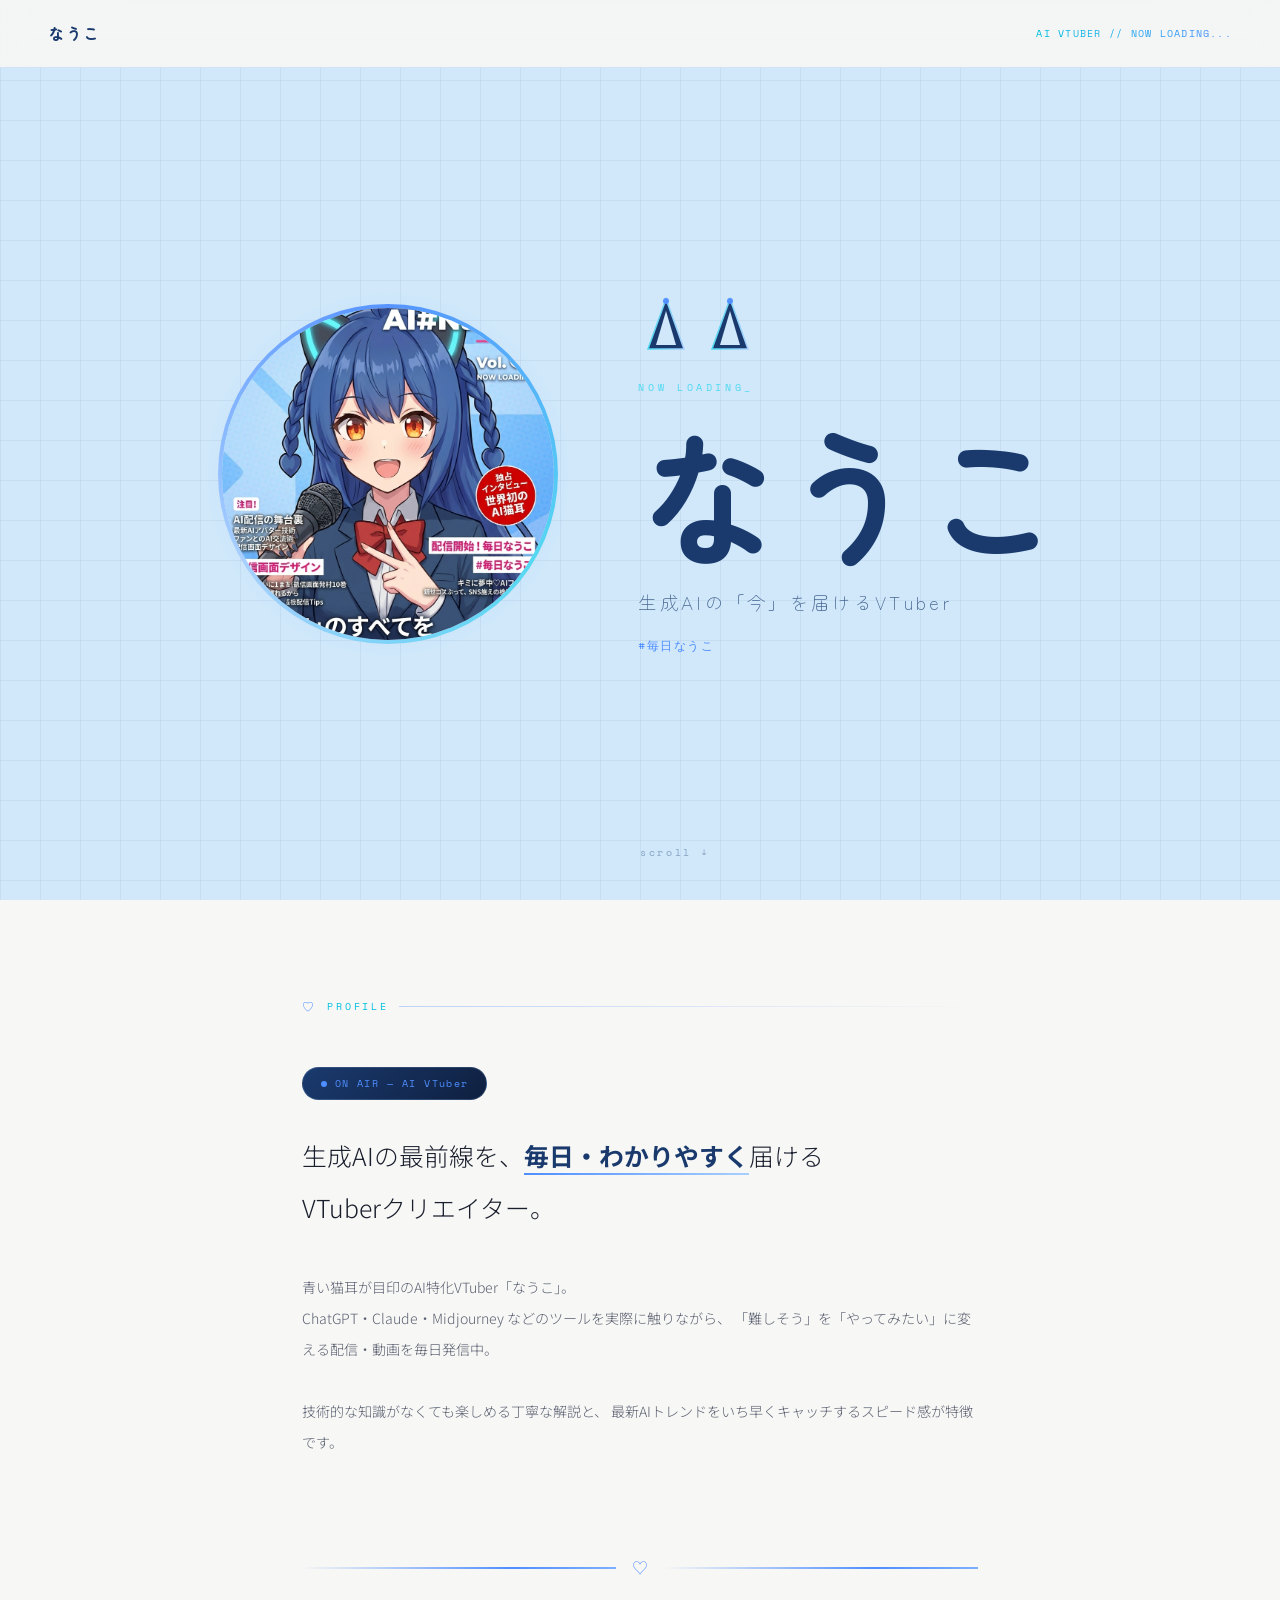
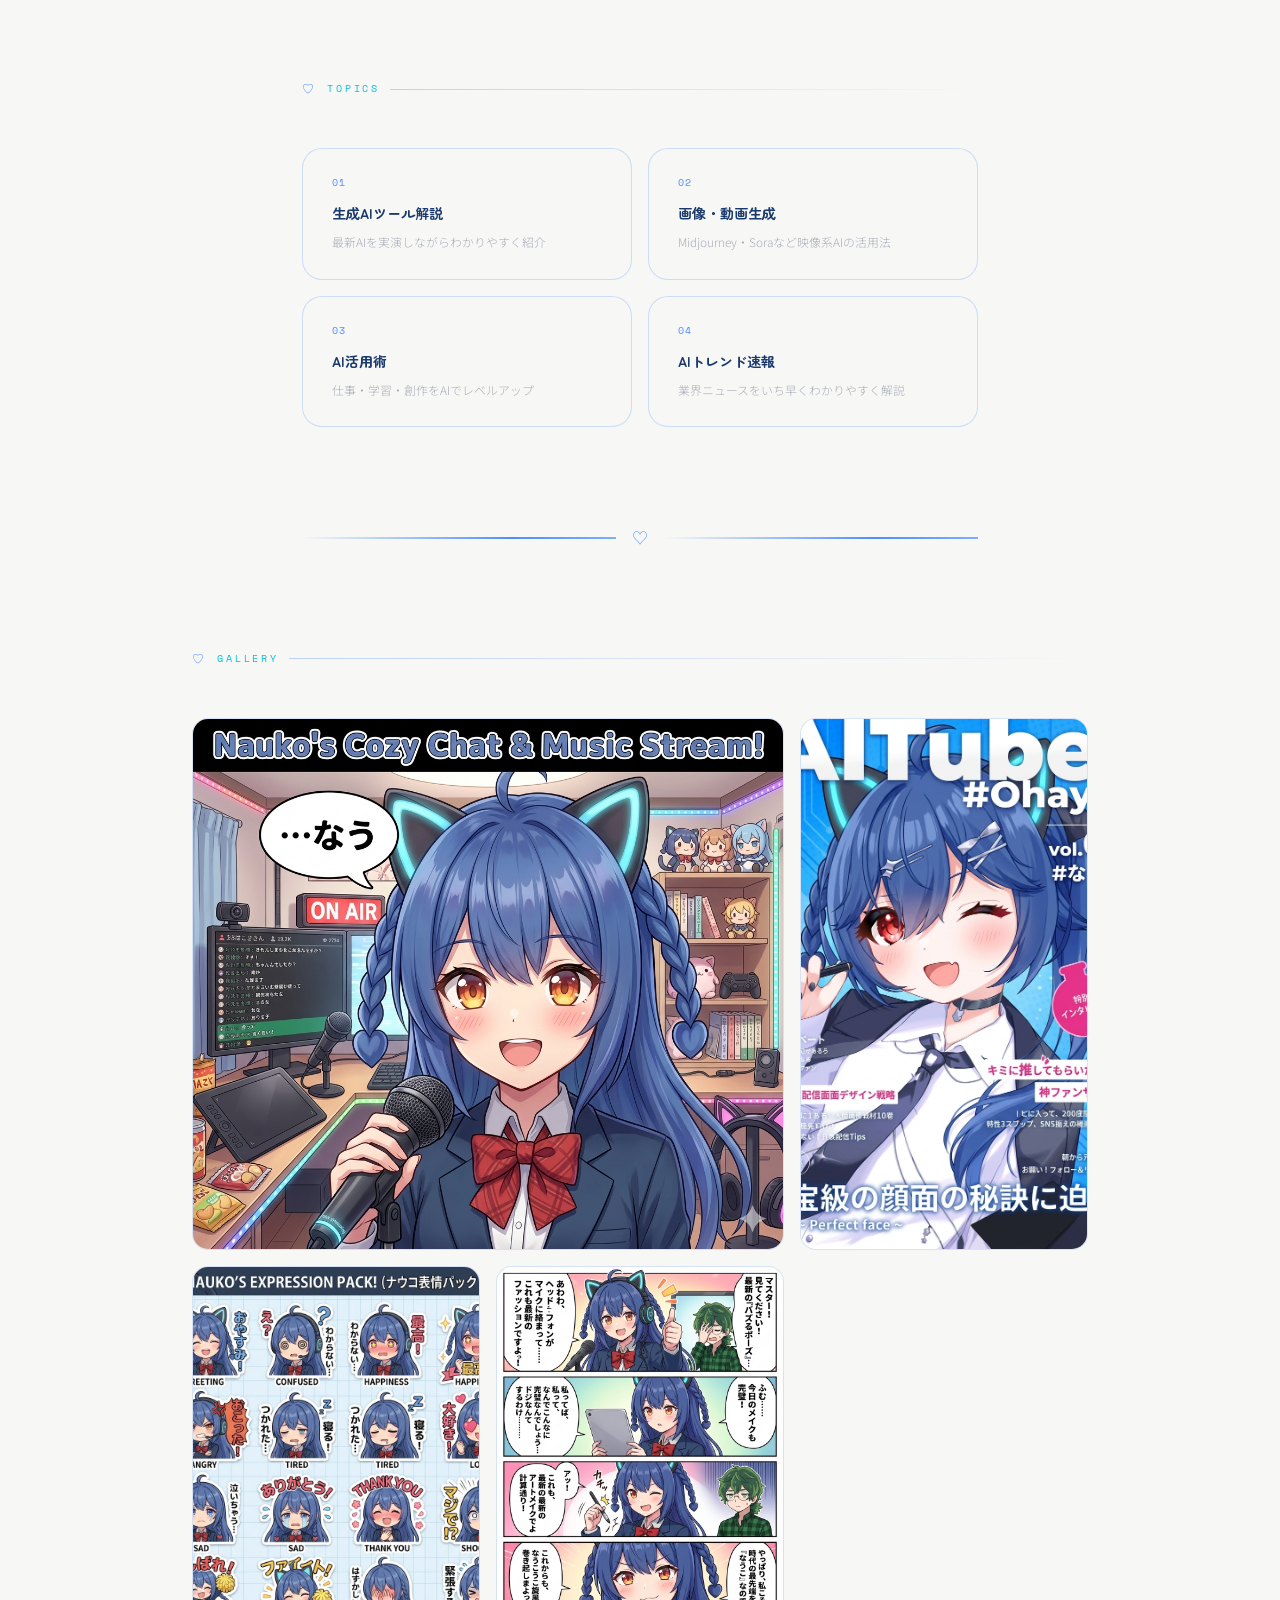
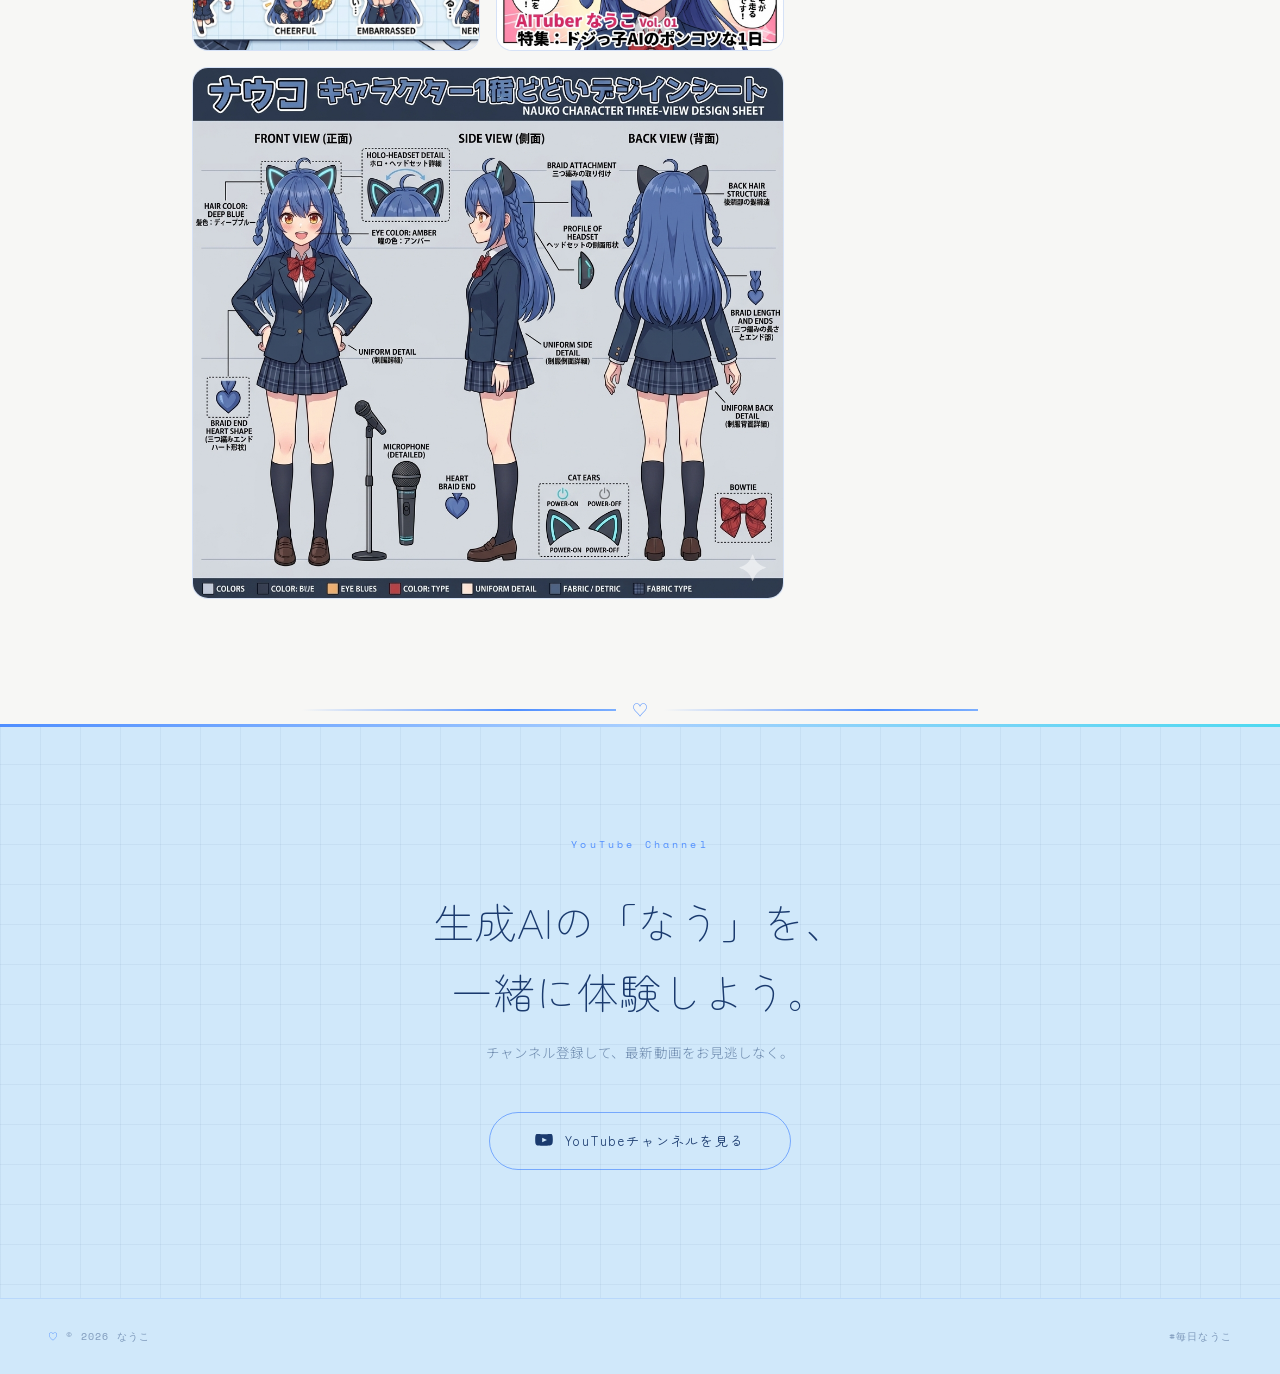
==== nauko_lp.html @ 991b610f "Add なうこ LP site with gallery and responsive design" ====
<!DOCTYPE html>
<html lang="ja">
<head>
  <meta charset="UTF-8">
  <meta name="viewport" content="width=device-width, initial-scale=1.0">
  <title>なうこ — AI VTuber</title>
  <link rel="preconnect" href="https://fonts.googleapis.com">
  <link rel="preconnect" href="https://fonts.gstatic.com" crossorigin>
  <link href="https://fonts.googleapis.com/css2?family=Noto+Serif+JP:wght@300;400;700&family=Noto+Sans+JP:wght@300;400;500&family=Space+Mono:wght@400;700&family=Zen+Maru+Gothic:wght@400;500;700&display=swap" rel="stylesheet">
  <link rel="stylesheet" href="style.css">
</head>
<body>

  <!-- Header -->
  <header>
    <a class="header-name" href="#">なうこ</a>
    <span class="header-tag">AI VTUBER // NOW LOADING...</span>
  </header>

  <!-- Hero -->
  <div class="hero">
    <div class="hero-scanline"></div>

    <!-- Floating particles (CSS only) -->
    <div class="hero-particles" aria-hidden="true">
      <span class="particle heart" style="--x:8%;--d:0s;--s:1.1"></span>
      <span class="particle heart" style="--x:78%;--d:1.3s;--s:0.85"></span>
      <span class="particle heart" style="--x:32%;--d:2.6s;--s:1.3"></span>
      <span class="particle heart" style="--x:58%;--d:0.7s;--s:0.95"></span>
      <span class="particle heart" style="--x:90%;--d:3.2s;--s:1.0"></span>
      <span class="particle star" style="--x:20%;--d:0.4s;--s:0.9"></span>
      <span class="particle star" style="--x:48%;--d:1.9s;--s:1.2"></span>
      <span class="particle star" style="--x:68%;--d:3.0s;--s:0.75"></span>
      <span class="particle star" style="--x:42%;--d:0.9s;--s:1.1"></span>
      <span class="particle star" style="--x:14%;--d:3.6s;--s:0.85"></span>
    </div>

    <!-- Two-column inner layout -->
    <div class="hero-inner">

      <!-- Left: character image -->
      <div class="hero-char">
        <div class="char-glow-ring">
          <img src="images/nauko.png" alt="なうこ" class="char-img">
        </div>
      </div>

      <!-- Right: text content -->
      <div class="hero-text">
        <!-- Cat ears SVG -->
        <div class="hero-ears">
          <svg width="120" height="60" viewBox="0 0 120 60" fill="none" xmlns="http://www.w3.org/2000/svg">
            <defs>
              <linearGradient id="earGrad" x1="0%" y1="0%" x2="100%" y2="0%">
                <stop offset="0%" stop-color="#4dd9f0"/>
                <stop offset="100%" stop-color="#a8cfff"/>
              </linearGradient>
            </defs>
            <!-- Left ear -->
            <polygon points="10,58 28,8 46,58" fill="#1a3a6e" stroke="url(#earGrad)" stroke-width="1.5"/>
            <polygon points="18,54 28,20 38,54" fill="#d0e8fa"/>
            <!-- Right ear -->
            <polygon points="74,58 92,8 110,58" fill="#1a3a6e" stroke="url(#earGrad)" stroke-width="1.5"/>
            <polygon points="82,54 92,20 102,54" fill="#d0e8fa"/>
            <!-- Pink glow dots at tips -->
            <circle cx="28" cy="10" r="3" fill="#4f8eff" opacity="0.95"/>
            <circle cx="92" cy="10" r="3" fill="#4f8eff" opacity="0.95"/>
          </svg>
        </div>

        <p class="hero-loading">NOW LOADING<span class="cursor">_</span></p>
        <h1 class="hero-name">なうこ</h1>
        <p class="hero-tagline">生成AIの「今」を届けるVTuber</p>
        <p class="hero-hashtag">#毎日なうこ</p>
      </div>

    </div><!-- /.hero-inner -->

    <span class="hero-scroll">scroll ↓</span>
  </div>

  <!-- About -->
  <section class="reveal">
    <p class="section-label">Profile</p>
    <div class="profile-badge">
      <span class="dot"></span>
      ON AIR — AI VTuber
    </div>
    <p class="about-lead">
      生成AIの最前線を、<strong>毎日・わかりやすく</strong>届ける<br>
      VTuberクリエイター。
    </p>
    <p class="about-body">
      青い猫耳が目印のAI特化VTuber「なうこ」。<br>
      ChatGPT・Claude・Midjourney などのツールを実際に触りながら、
      「難しそう」を「やってみたい」に変える配信・動画を毎日発信中。<br><br>
      技術的な知識がなくても楽しめる丁寧な解説と、
      最新AIトレンドをいち早くキャッチするスピード感が特徴です。
    </p>
  </section>

  <div class="ribbon-divider" aria-hidden="true">
    <span class="ribbon-line"></span>
    <span class="ribbon-icon">♡</span>
    <span class="ribbon-line"></span>
  </div>

  <!-- Topics -->
  <section class="reveal">
    <p class="section-label">Topics</p>
    <div class="topics-grid">
      <div class="topic-item">
        <p class="topic-num">01</p>
        <p class="topic-title">生成AIツール解説</p>
        <p class="topic-desc">最新AIを実演しながらわかりやすく紹介</p>
      </div>
      <div class="topic-item">
        <p class="topic-num">02</p>
        <p class="topic-title">画像・動画生成</p>
        <p class="topic-desc">Midjourney・Soraなど映像系AIの活用法</p>
      </div>
      <div class="topic-item">
        <p class="topic-num">03</p>
        <p class="topic-title">AI活用術</p>
        <p class="topic-desc">仕事・学習・創作をAIでレベルアップ</p>
      </div>
      <div class="topic-item">
        <p class="topic-num">04</p>
        <p class="topic-title">AIトレンド速報</p>
        <p class="topic-desc">業界ニュースをいち早くわかりやすく解説</p>
      </div>
    </div>
  </section>

  <div class="ribbon-divider" aria-hidden="true">
    <span class="ribbon-line"></span>
    <span class="ribbon-icon">♡</span>
    <span class="ribbon-line"></span>
  </div>

  <!-- Gallery -->
  <section class="gallery-section reveal">
    <p class="section-label">Gallery</p>
    <div class="gallery-grid">
      <div class="gallery-item wide">
        <img src="images/nauko_stream.png" alt="なうこ ストリーム配信">
      </div>
      <div class="gallery-item">
        <img src="images/nauko_happy.png" alt="なうこ 表紙">
      </div>
      <div class="gallery-item">
        <img src="images/nauko_expressions.png" alt="なうこ 表情パック">
      </div>
      <div class="gallery-item">
        <img src="images/nauko_comic.png" alt="なうこ コミック">
      </div>
      <div class="gallery-item wide">
        <img src="images/nauko_design.png" alt="なうこ キャラクターデザイン">
      </div>
    </div>
  </section>

  <div class="ribbon-divider" aria-hidden="true">
    <span class="ribbon-line"></span>
    <span class="ribbon-icon">♡</span>
    <span class="ribbon-line"></span>
  </div>

  <!-- CTA -->
  <div class="cta-section reveal">
    <div class="cta-inner">
      <p class="cta-eyebrow">YouTube Channel</p>
      <h2 class="cta-heading">
        生成AIの「なう」を、<br>一緒に体験しよう。
      </h2>
      <p class="cta-sub">チャンネル登録して、最新動画をお見逃しなく。</p>
      <a href="https://www.youtube.com/@nauko" class="btn-yt" target="_blank" rel="noopener">
        <svg width="18" height="13" viewBox="0 0 18 13" fill="currentColor" xmlns="http://www.w3.org/2000/svg">
          <path d="M17.6 2.1S17.4.9 16.8.3C16.1-.4 15.3-.4 15 0 12.6.2 9 .2 9 .2S5.4.2 3 0C2.7-.4 1.9-.4 1.2.3.6.9.4 2.1.4 2.1S.2 3.5.2 4.9v1.3c0 1.4.2 2.8.2 2.8s.2 1.2.8 1.8c.7.7 1.7.7 2.1.8C4.6 11.8 9 11.8 9 11.8s3.6 0 6-.2c.3-.4 1.1-.4 1.8-1.1.6-.6.8-1.8.8-1.8s.2-1.4.2-2.8V4.9C17.8 3.5 17.6 2.1 17.6 2.1zM7.2 8.2V3.8l4.8 2.2-4.8 2.2z"/>
        </svg>
        <span>YouTubeチャンネルを見る</span>
      </a>
    </div>
  </div>

  <!-- Footer -->
  <footer>
    <span>© 2026 なうこ</span>
    <span>#毎日なうこ</span>
  </footer>

  <script>
    const io = new IntersectionObserver(entries => {
      entries.forEach(e => {
        if (e.isIntersecting) { e.target.classList.add('visible'); io.unobserve(e.target); }
      });
    }, { threshold: 0.1 });
    document.querySelectorAll('.reveal').forEach(el => io.observe(el));
  </script>
</body>
</html>
---- style.css ----
:root {
  --navy: #1a3a6e;
  --navy-deep: #d0e8fa;
  --cyan: #4dd9f0;
  --cyan-glow: #00bfe0;
  --red: #c0392b;
  --paper: #f7f7f5;
  --paper-tint: #eeecea;
  --ink: #1a1f2e;
  --ink-soft: #5a6070;
  --ink-faint: #a8adb8;
  --line: #dcdde0;
  /* ── Blue & White palette ── */
  --pink:           #4f8eff;
  --pink-soft:      rgba(79,142,255,0.18);
  --pink-glow:      rgba(79,142,255,0.45);
  --lavender:       #a8cfff;
  --lavender-soft:  rgba(168,207,255,0.18);
  --lavender-glow:  rgba(168,207,255,0.45);
  --char-size:      min(340px, 82vw);
}

*, *::before, *::after { box-sizing: border-box; margin: 0; padding: 0; }
html { scroll-behavior: smooth; }

body {
  font-family: 'Noto Sans JP', sans-serif;
  font-weight: 300;
  background: var(--paper);
  color: var(--ink);
  line-height: 1.8;
  overflow-x: hidden;
}

/* ── Animations ── */
@keyframes fadeUp {
  from { opacity: 0; transform: translateY(22px); }
  to   { opacity: 1; transform: translateY(0); }
}
@keyframes glowPulse {
  0%,100% { text-shadow: 0 0 8px rgba(77,217,240,0.4); }
  50%      { text-shadow: 0 0 22px rgba(77,217,240,0.9), 0 0 40px rgba(77,217,240,0.3); }
}
@keyframes scanline {
  0%   { transform: translateY(-100%); }
  100% { transform: translateY(100vh); }
}
@keyframes blink {
  0%,100% { opacity: 1; }
  50%      { opacity: 0; }
}
@keyframes earGlow {
  0%,100% { filter: drop-shadow(0 0 6px var(--cyan)); }
  50%      { filter: drop-shadow(0 0 18px var(--cyan)) drop-shadow(0 0 32px rgba(77,217,240,0.5)); }
}
@keyframes glowPulsePink {
  0%,100% { text-shadow: 0 0 8px rgba(77,217,240,0.4), 0 0 12px rgba(79,142,255,0.2); }
  50%      { text-shadow: 0 0 22px rgba(77,217,240,0.9), 0 0 40px rgba(79,142,255,0.4), 0 0 60px rgba(168,207,255,0.3); }
}
@keyframes floatChar {
  0%,100% { transform: translateY(0px) rotate(-1deg); }
  50%      { transform: translateY(-14px) rotate(1deg); }
}
@keyframes twinkle {
  0%,100% { opacity: 0; transform: scale(0.4) rotate(0deg); }
  50%      { opacity: 1; transform: scale(1) rotate(180deg); }
}
@keyframes floatHeart {
  0%   { opacity: 0; transform: translateY(0) scale(0.6); }
  20%  { opacity: 0.85; }
  100% { opacity: 0; transform: translateY(-130px) scale(1.1); }
}
@keyframes popIn {
  0%   { opacity: 0; transform: scale(0.7) translateY(30px); }
  70%  { opacity: 1; transform: scale(1.06) translateY(-6px); }
  100% { transform: scale(1) translateY(0); }
}
@keyframes ribbonWave {
  0%,100% { background-position: 0% 50%; }
  50%      { background-position: 100% 50%; }
}

/* ── Header ── */
header {
  position: fixed;
  top: 0; left: 0; right: 0;
  z-index: 100;
  display: flex;
  justify-content: space-between;
  align-items: center;
  padding: 1.2rem 3rem;
  background: rgba(247,247,245,0.92);
  backdrop-filter: blur(12px);
  border-bottom: 1px solid rgba(79,142,255,0.2);
}

.header-name {
  font-family: 'Zen Maru Gothic', 'Noto Sans JP', sans-serif;
  font-weight: 700;
  font-size: 1rem;
  letter-spacing: 0.1em;
  color: var(--navy);
  text-decoration: none;
  transition: color 0.2s;
}

.header-name:hover {
  background: linear-gradient(135deg, var(--pink), var(--lavender));
  -webkit-background-clip: text;
  -webkit-text-fill-color: transparent;
  background-clip: text;
}

.header-tag {
  font-family: 'Space Mono', monospace;
  font-size: 0.65rem;
  letter-spacing: 0.12em;
  background: linear-gradient(90deg, var(--cyan-glow), var(--pink));
  -webkit-background-clip: text;
  -webkit-text-fill-color: transparent;
  background-clip: text;
}

/* ── Hero ── */
.hero {
  min-height: 100svh;
  background: var(--navy-deep);
  display: flex;
  flex-direction: column;
  justify-content: center;
  align-items: center;
  text-align: center;
  padding: 8rem 2rem 5rem;
  position: relative;
  overflow: hidden;
}

/* Subtle grid texture */
.hero::before {
  content: '';
  position: absolute;
  inset: 0;
  background-image:
    linear-gradient(rgba(26,58,110,0.06) 1px, transparent 1px),
    linear-gradient(90deg, rgba(26,58,110,0.06) 1px, transparent 1px);
  background-size: 40px 40px;
}

/* Scanline effect */
.hero-scanline {
  position: absolute;
  top: 0; left: 0; right: 0;
  height: 2px;
  background: linear-gradient(90deg, transparent, rgba(77,217,240,0.15), transparent);
  animation: scanline 6s linear infinite;
  pointer-events: none;
}

/* ── Hero inner two-column ── */
.hero-inner {
  display: flex;
  flex-direction: row;
  align-items: center;
  justify-content: center;
  gap: 5rem;
  width: 100%;
  max-width: 1020px;
  padding: 0 2rem;
  position: relative;
  z-index: 2;
}

.hero-text {
  display: flex;
  flex-direction: column;
  align-items: flex-start;
  text-align: left;
}

/* ── Character image ── */
.hero-char {
  flex-shrink: 0;
  display: flex;
  align-items: center;
  justify-content: center;
}

.char-glow-ring {
  width: var(--char-size);
  height: var(--char-size);
  border-radius: 50%;
  padding: 4px;
  background: conic-gradient(
    var(--pink)    0deg,
    var(--cyan)    120deg,
    var(--lavender) 240deg,
    var(--pink)    360deg
  );
  position: relative;
  animation:
    popIn 1s cubic-bezier(0.34,1.56,0.64,1) both 0.2s,
    floatChar 5s ease-in-out 1.2s infinite;
}

.char-glow-ring::before {
  content: '';
  position: absolute;
  inset: -14px;
  border-radius: 50%;
  background: radial-gradient(circle, var(--pink-glow) 0%, var(--lavender-glow) 40%, transparent 70%);
  z-index: -1;
  animation: glowPulse 3s ease-in-out infinite;
}

.char-glow-ring::after {
  content: '';
  position: absolute;
  inset: 4px;
  border-radius: 50%;
  background: var(--navy-deep);
  z-index: 0;
}

.char-img {
  width: 100%;
  height: 100%;
  object-fit: cover;
  border-radius: 50%;
  position: relative;
  z-index: 1;
  display: block;
}

/* ── Particle system ── */
.hero-particles {
  position: absolute;
  inset: 0;
  pointer-events: none;
  z-index: 1;
  overflow: hidden;
}

.particle {
  position: absolute;
  bottom: -20px;
  left: var(--x, 50%);
  font-size: calc(16px * var(--s, 1));
  opacity: 0;
  animation: floatHeart calc(4s + var(--s, 1) * 1.5s) ease-in infinite;
  animation-delay: var(--d, 0s);
  user-select: none;
}

.particle.heart::before { content: '♡'; color: var(--pink); }
.particle.star::before  { content: '✦'; color: var(--lavender); }

/* Cat ear SVG */
.hero-ears {
  position: relative;
  z-index: 2;
  margin-bottom: 1.2rem;
  animation: fadeUp 0.9s ease both 0.1s, earGlow 3s ease-in-out 1.5s infinite;
}

.hero-loading {
  font-family: 'Space Mono', monospace;
  font-size: 0.65rem;
  letter-spacing: 0.35em;
  color: var(--cyan);
  margin-bottom: 1.4rem;
  position: relative;
  z-index: 2;
  animation: fadeUp 0.9s ease both 0.25s;
}

.hero-loading .cursor {
  animation: blink 1s step-end infinite;
}

.hero-name {
  font-family: 'Zen Maru Gothic', 'Noto Sans JP', sans-serif;
  font-weight: 700;
  font-size: clamp(4rem, 12vw, 9rem);
  letter-spacing: -0.02em;
  line-height: 1;
  color: var(--navy);
  position: relative;
  z-index: 2;
  animation: fadeUp 0.9s ease both 0.35s, glowPulsePink 4s ease-in-out 2s infinite;
}

.hero-tagline {
  margin-top: 1.4rem;
  font-family: 'Zen Maru Gothic', 'Noto Sans JP', sans-serif;
  font-size: clamp(0.9rem, 2vw, 1.15rem);
  color: rgba(26,58,110,0.75);
  letter-spacing: 0.18em;
  position: relative;
  z-index: 2;
  animation: fadeUp 0.9s ease both 0.5s;
}

.hero-hashtag {
  margin-top: 1rem;
  font-family: 'Space Mono', monospace;
  font-size: 0.75rem;
  color: var(--pink);
  letter-spacing: 0.12em;
  position: relative;
  z-index: 2;
  animation: fadeUp 0.9s ease both 0.65s;
}

.hero-scroll {
  position: absolute;
  bottom: 2.4rem;
  left: 50%;
  transform: translateX(-50%);
  font-family: 'Space Mono', monospace;
  font-size: 0.6rem;
  letter-spacing: 0.28em;
  color: rgba(26,58,110,0.4);
  z-index: 2;
  animation: fadeUp 1.2s ease both 1s;
}

/* ── Sections ── */
section {
  max-width: 740px;
  margin: 0 auto;
  padding: 6rem 2rem;
}

.section-label {
  font-family: 'Space Mono', monospace;
  font-size: 0.62rem;
  letter-spacing: 0.3em;
  text-transform: uppercase;
  color: var(--cyan-glow);
  margin-bottom: 3rem;
  display: flex;
  align-items: center;
  gap: 0.6rem;
}

.section-label::before {
  content: '♡';
  color: var(--pink);
  font-size: 0.75rem;
  animation: twinkle 2s ease-in-out infinite;
}

.section-label::after {
  content: '';
  flex: 1;
  height: 1px;
  background: linear-gradient(90deg, rgba(79,142,255,0.35), transparent);
}

/* ── About ── */
.about-lead {
  font-family: 'Noto Sans JP', sans-serif;
  font-size: clamp(1.2rem, 2.8vw, 1.55rem);
  font-weight: 300;
  line-height: 2.1;
  color: var(--ink);
  margin-bottom: 2.4rem;
}

.about-lead strong {
  font-weight: 700;
  color: var(--navy);
  position: relative;
}

.about-lead strong::after {
  content: '';
  position: absolute;
  bottom: -2px;
  left: 0; right: 0;
  height: 2px;
  background: linear-gradient(90deg, var(--pink), var(--lavender));
}

.about-body {
  font-size: 0.88rem;
  color: var(--ink-soft);
  line-height: 2.2;
}

/* Profile badge */
.profile-badge {
  display: inline-flex;
  align-items: center;
  gap: 0.5rem;
  background: linear-gradient(135deg, var(--navy), #0f2040);
  color: var(--pink);
  font-family: 'Space Mono', monospace;
  font-size: 0.65rem;
  letter-spacing: 0.14em;
  padding: 0.4rem 1.1rem;
  margin-bottom: 1.8rem;
  border-radius: 999px;
  border: 1px solid var(--lavender-soft);
}

.profile-badge span.dot {
  width: 6px; height: 6px;
  border-radius: 50%;
  background: var(--pink);
  display: inline-block;
  animation: blink 1.4s ease-in-out infinite;
}

/* ── Topics ── */
.topics-grid {
  display: grid;
  grid-template-columns: 1fr 1fr;
  gap: 16px;
  background: transparent;
  border: none;
  margin-top: 0;
}

.topic-item {
  background: var(--paper);
  padding: 1.6rem 1.8rem;
  transition: transform 0.22s cubic-bezier(0.34,1.56,0.64,1),
              box-shadow 0.22s ease,
              background 0.2s;
  position: relative;
  overflow: hidden;
  border-radius: 20px;
  border: 1.5px solid rgba(79,142,255,0.25);
}

.topic-item::before {
  content: '';
  position: absolute;
  inset: 0;
  border-radius: 20px;
  background: linear-gradient(135deg, var(--pink-soft), var(--lavender-soft));
  opacity: 0;
  transition: opacity 0.25s ease;
}

.topic-item:hover {
  transform: translateY(-4px) scale(1.02);
  box-shadow: 0 12px 32px rgba(79,142,255,0.2), 0 4px 12px rgba(168,207,255,0.15);
}
.topic-item:hover::before { opacity: 1; }

.topic-num {
  font-family: 'Space Mono', monospace;
  font-size: 0.6rem;
  color: var(--pink);
  letter-spacing: 0.1em;
  margin-bottom: 0.6rem;
  position: relative;
  z-index: 1;
}

.topic-title {
  font-family: 'Zen Maru Gothic', 'Noto Sans JP', sans-serif;
  font-size: 0.88rem;
  font-weight: 700;
  color: var(--navy);
  margin-bottom: 0.35rem;
  position: relative;
  z-index: 1;
}

.topic-desc {
  font-size: 0.74rem;
  color: var(--ink-faint);
  line-height: 1.75;
  position: relative;
  z-index: 1;
}

/* ── Ribbon divider ── */
.ribbon-divider {
  display: flex;
  align-items: center;
  gap: 1rem;
  max-width: 740px;
  margin: 0 auto;
  padding: 0 2rem;
}

.ribbon-line {
  flex: 1;
  height: 2px;
  background: linear-gradient(90deg, transparent, var(--pink), var(--lavender), transparent);
  background-size: 200% 100%;
  animation: ribbonWave 3s ease-in-out infinite;
}

.ribbon-icon {
  color: var(--pink);
  font-size: 1rem;
  animation: twinkle 2s ease-in-out infinite;
}

/* ── Gallery ── */
.gallery-section {
  max-width: 960px;
  padding: 6rem 2rem;
}

.gallery-grid {
  display: grid;
  grid-template-columns: repeat(3, 1fr);
  gap: 16px;
}

.gallery-item {
  border-radius: 16px;
  overflow: hidden;
  border: 1.5px solid rgba(79,142,255,0.2);
  transition: transform 0.22s cubic-bezier(0.34,1.56,0.64,1),
              box-shadow 0.22s ease;
  background: var(--paper);
  position: relative;
}

.gallery-item.wide {
  grid-column: span 2;
}

.gallery-item img {
  width: 100%;
  height: 100%;
  object-fit: cover;
  display: block;
}

.gallery-item:hover {
  transform: translateY(-4px) scale(1.02);
  box-shadow: 0 12px 32px rgba(79,142,255,0.2);
}

/* ── CTA ── */
.cta-section {
  background: var(--navy-deep);
  padding: 7rem 2rem 8rem;
  text-align: center;
  position: relative;
  overflow: hidden;
}

.cta-section::before {
  content: '';
  position: absolute;
  inset: 0;
  background-image:
    linear-gradient(rgba(26,58,110,0.05) 1px, transparent 1px),
    linear-gradient(90deg, rgba(26,58,110,0.05) 1px, transparent 1px);
  background-size: 40px 40px;
}

.cta-section::after {
  content: '';
  position: absolute;
  top: 0; left: 0; right: 0;
  height: 3px;
  background: linear-gradient(90deg, var(--pink), var(--lavender), var(--cyan), var(--lavender), var(--pink));
  background-size: 200% 100%;
  animation: ribbonWave 4s linear infinite;
  z-index: 3;
}

.cta-inner { position: relative; z-index: 2; }

.cta-eyebrow {
  font-family: 'Space Mono', monospace;
  font-size: 0.62rem;
  letter-spacing: 0.32em;
  color: var(--pink);
  margin-bottom: 2rem;
}

.cta-heading {
  font-family: 'Zen Maru Gothic', 'Noto Sans JP', sans-serif;
  font-size: clamp(1.5rem, 4vw, 2.6rem);
  font-weight: 300;
  color: var(--navy);
  margin-bottom: 0.8rem;
  line-height: 1.7;
}

.cta-sub {
  font-size: 0.84rem;
  color: rgba(26,58,110,0.55);
  margin-bottom: 3rem;
  letter-spacing: 0.08em;
}

.btn-yt {
  display: inline-flex;
  align-items: center;
  gap: 0.75rem;
  background: transparent;
  color: var(--navy);
  text-decoration: none;
  font-family: 'Zen Maru Gothic', 'Noto Sans JP', sans-serif;
  font-size: 0.82rem;
  font-weight: 400;
  letter-spacing: 0.14em;
  padding: 1rem 2.8rem;
  border: 1.5px solid rgba(79,142,255,0.7);
  border-radius: 999px;
  position: relative;
  overflow: hidden;
  transition: color 0.25s, border-color 0.25s;
}

.btn-yt::before {
  content: '';
  position: absolute;
  inset: 0;
  background: linear-gradient(135deg, var(--pink), var(--lavender));
  border-radius: 999px;
  transform: translateX(-101%);
  transition: transform 0.3s cubic-bezier(0.4,0,0.2,1);
}

.btn-yt:hover {
  color: #fff;
  border-color: var(--pink);
}

.btn-yt:hover::before { transform: translateX(0); }

.btn-yt span, .btn-yt svg { position: relative; z-index: 1; }

/* ── Footer ── */
footer {
  background: var(--navy-deep);
  border-top: 1px solid rgba(79,142,255,0.18);
  padding: 1.8rem 3rem;
  display: flex;
  justify-content: space-between;
  align-items: center;
  font-family: 'Space Mono', monospace;
  font-size: 0.62rem;
  color: rgba(26,58,110,0.45);
  letter-spacing: 0.12em;
}

footer span:first-child::before {
  content: '♡ ';
  color: var(--pink);
}

/* ── Scroll reveal ── */
.reveal {
  opacity: 0;
  transform: translateY(18px);
  transition: opacity 0.75s ease, transform 0.75s ease;
}
.reveal.visible { opacity: 1; transform: none; }

/* ── Tablet/Mobile ── */
@media (max-width: 768px) {
  .hero-inner {
    flex-direction: column;
    gap: 2.5rem;
    padding-top: 2rem;
  }
  .hero-text {
    align-items: center;
    text-align: center;
  }
  :root { --char-size: min(260px, 70vw); }
  .gallery-grid {
    grid-template-columns: 1fr 1fr;
  }
  .gallery-item.wide {
    grid-column: span 1;
  }
}

@media (max-width: 600px) {
  header { padding: 1.2rem 1.5rem; }
  .topics-grid { grid-template-columns: 1fr; }
  .gallery-grid { grid-template-columns: 1fr; }
  footer { flex-direction: column; gap: 0.5rem; text-align: center; }
}
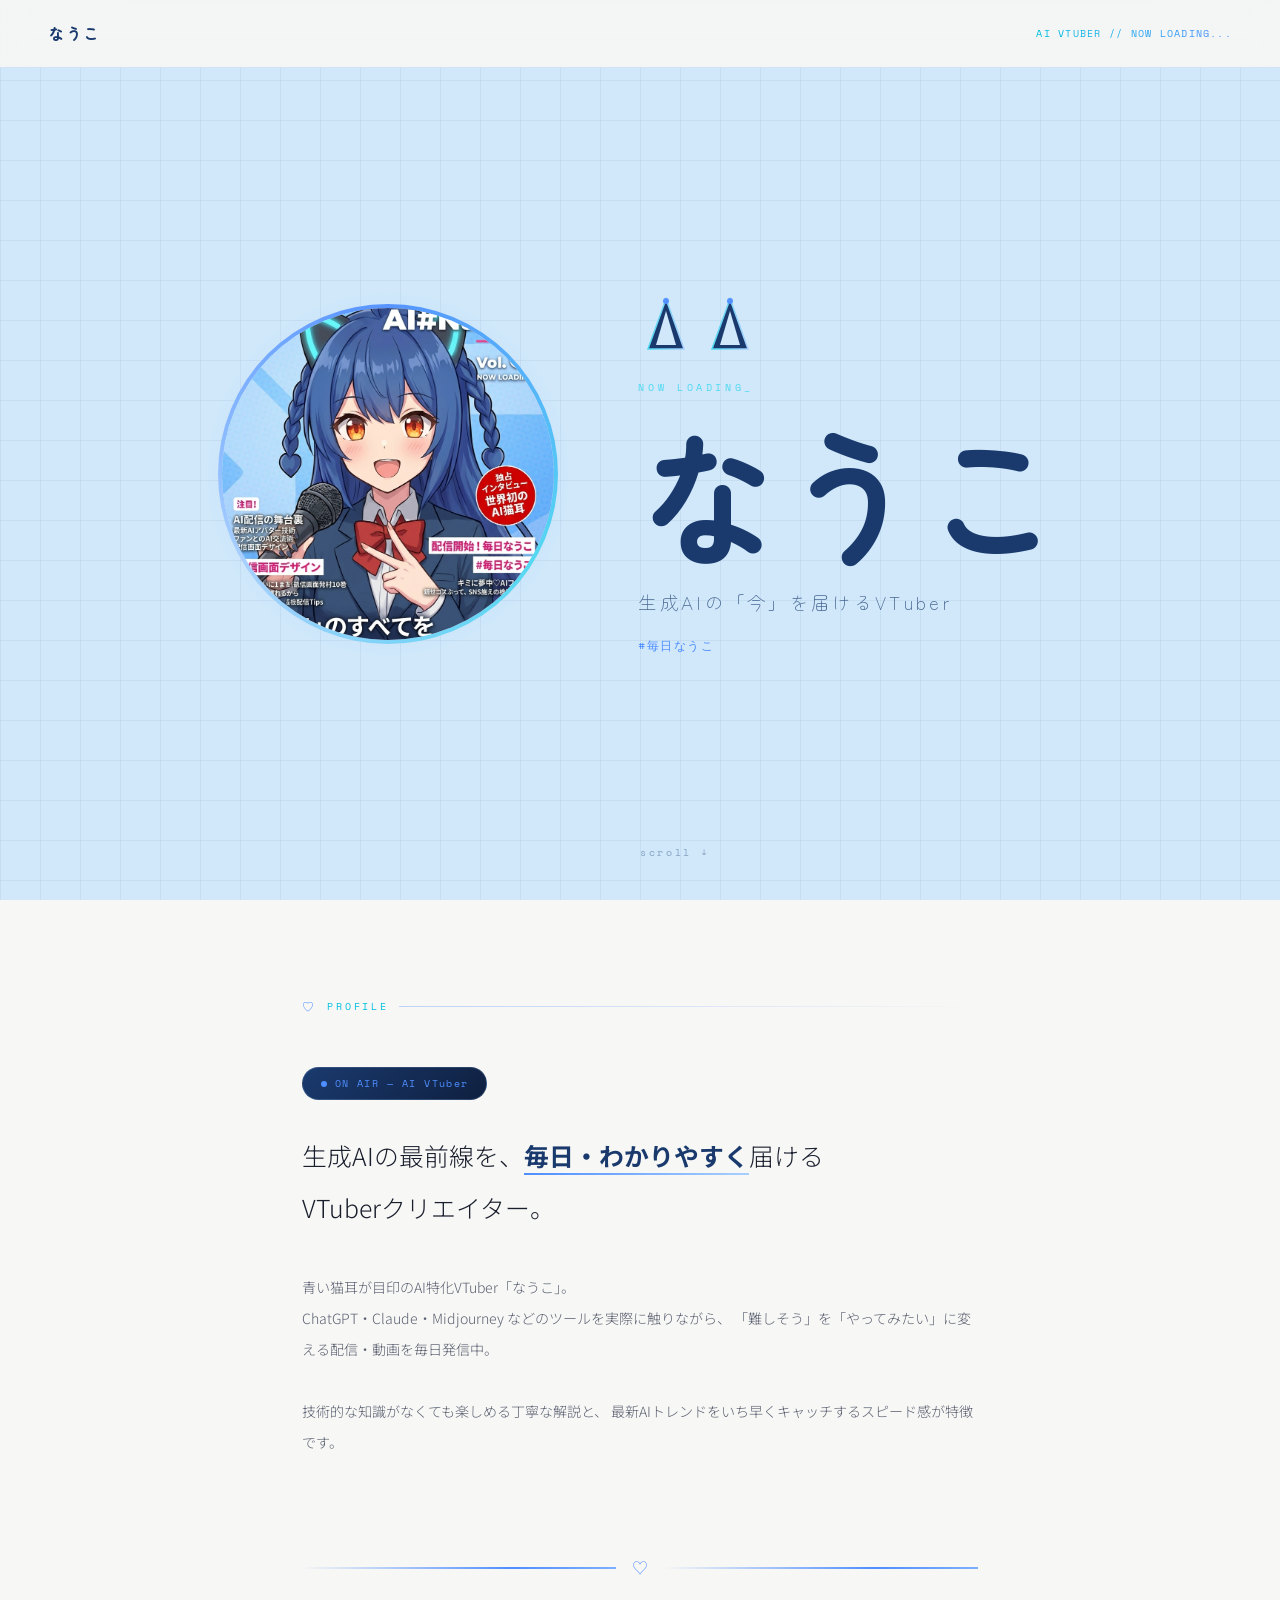
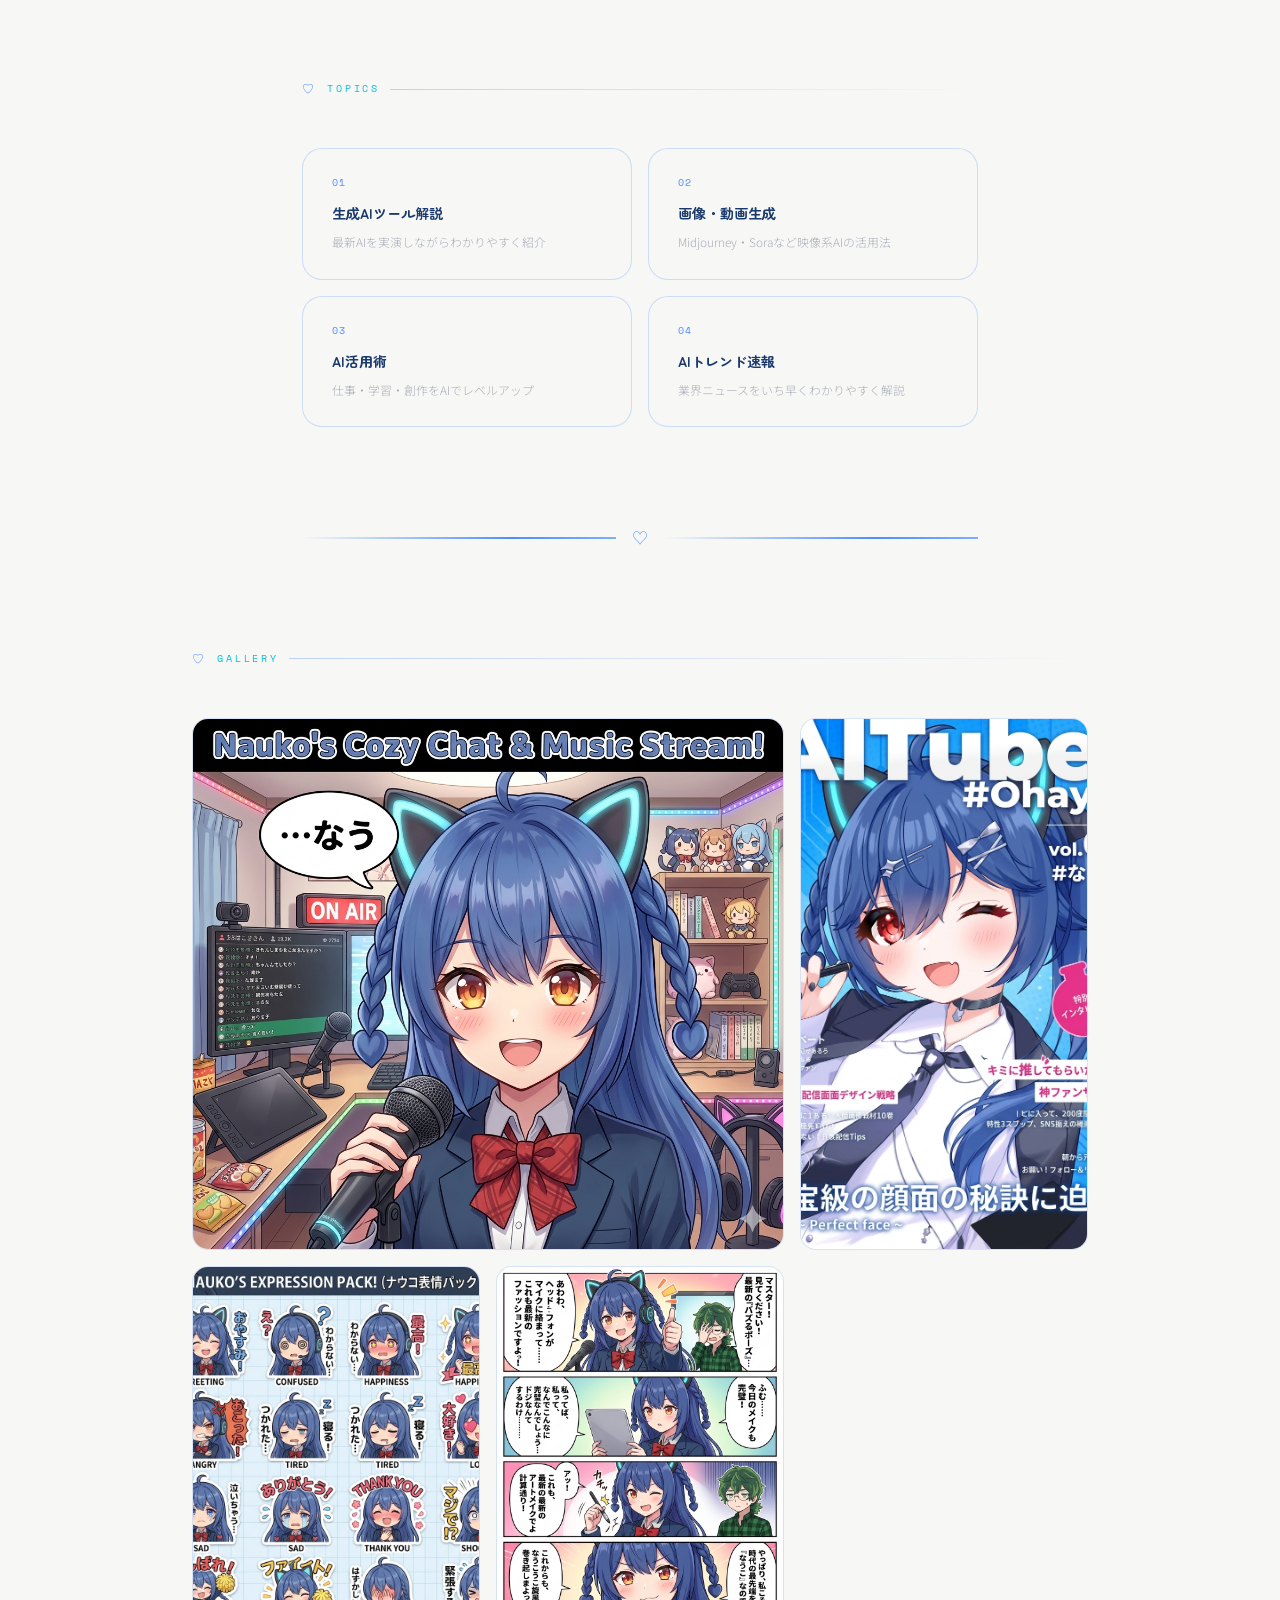
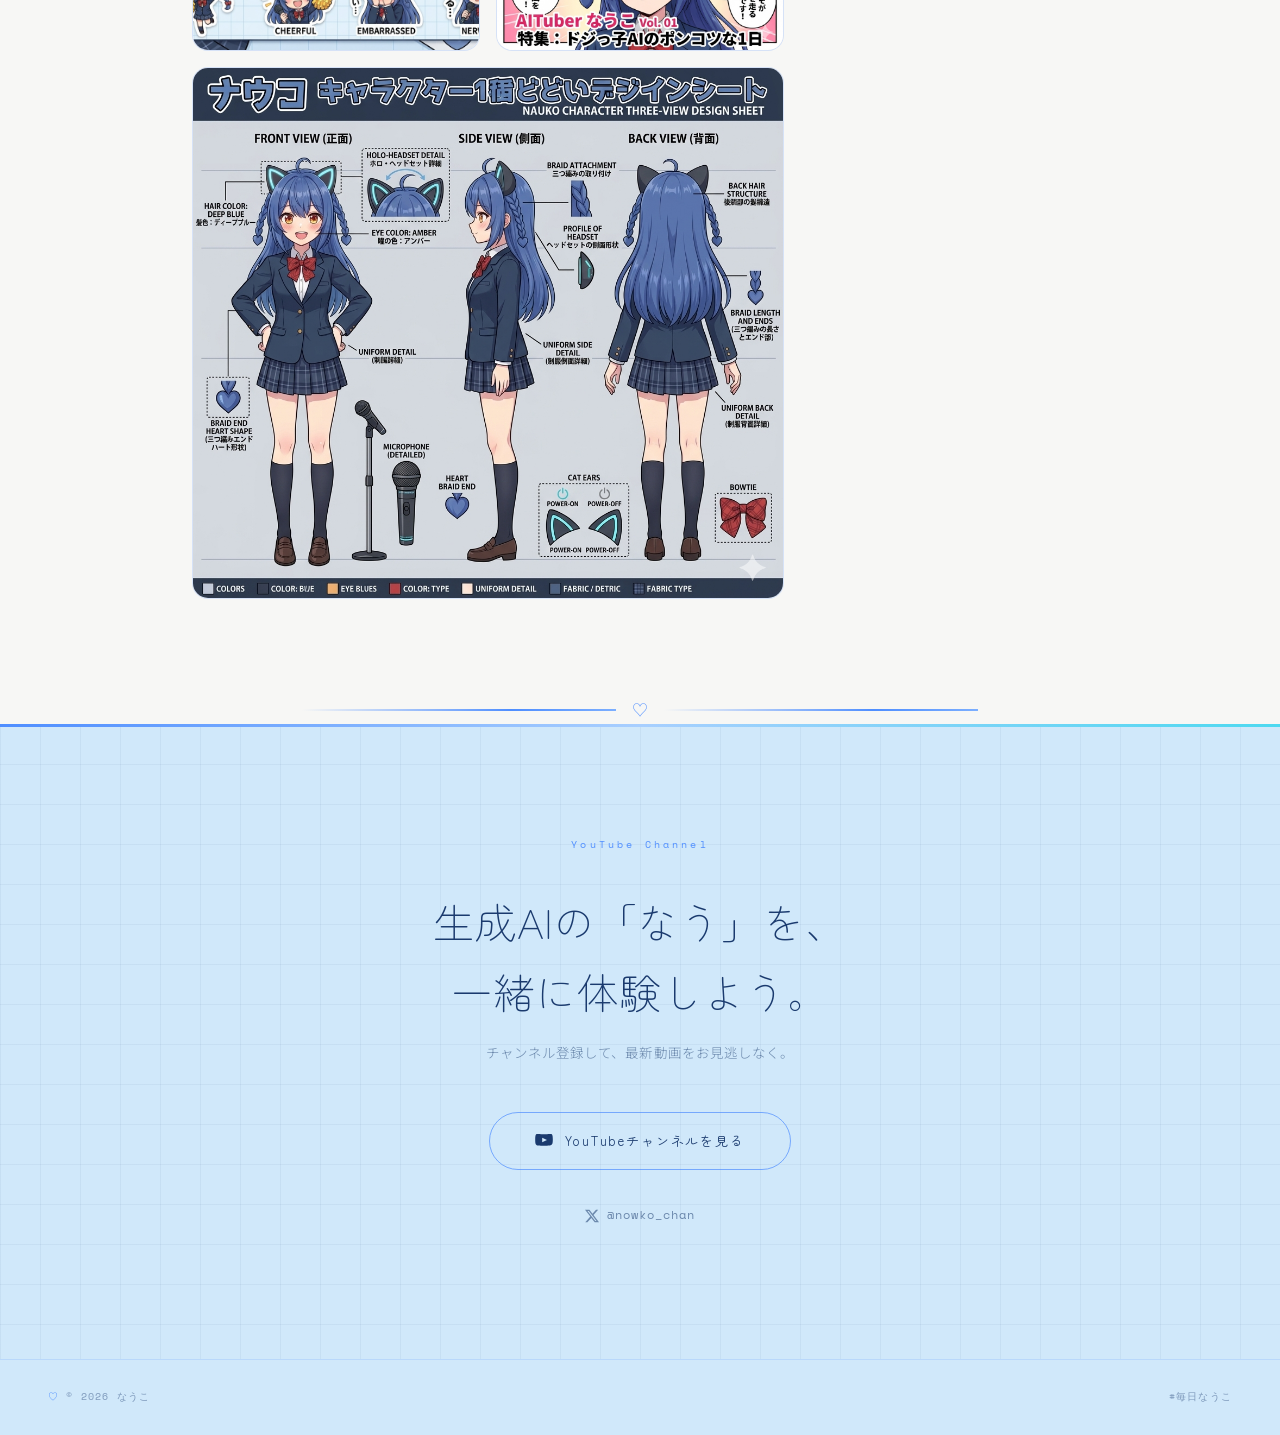
==== commit 9d612bc3: "Add X (Twitter) account link to CTA section Co-Authored-By: Claude Sonnet 5 <noreply@anthropic.com>" ====
--- a/nauko_lp.html
+++ b/nauko_lp.html
@@ -4,6 +4,23 @@
   <meta charset="UTF-8">
   <meta name="viewport" content="width=device-width, initial-scale=1.0">
   <title>なうこ — AI VTuber</title>
+
+  <!-- Favicon -->
+  <link rel="icon" type="image/png" href="images/nauko.png">
+  <link rel="apple-touch-icon" href="images/nauko.png">
+
+  <!-- OGP / SNS シェア用アイキャッチ -->
+  <meta property="og:type" content="website">
+  <meta property="og:title" content="なうこ — AI VTuber">
+  <meta property="og:description" content="生成AIの「今」を毎日わかりやすく届けるVTuberクリエイター。ChatGPT・Claude・Midjourneyなどを実際に触りながら配信中。#毎日なうこ">
+  <meta property="og:image" content="images/nauko_stream.png">
+  <meta property="og:image:width" content="1200">
+  <meta property="og:image:height" content="630">
+  <meta name="twitter:card" content="summary_large_image">
+  <meta name="twitter:title" content="なうこ — AI VTuber">
+  <meta name="twitter:description" content="生成AIの「今」を毎日わかりやすく届けるVTuberクリエイター。#毎日なうこ">
+  <meta name="twitter:image" content="images/nauko_stream.png">
+
   <link rel="preconnect" href="https://fonts.googleapis.com">
   <link rel="preconnect" href="https://fonts.gstatic.com" crossorigin>
   <link href="https://fonts.googleapis.com/css2?family=Noto+Serif+JP:wght@300;400;700&family=Noto+Sans+JP:wght@300;400;500&family=Space+Mono:wght@400;700&family=Zen+Maru+Gothic:wght@400;500;700&display=swap" rel="stylesheet">
@@ -180,6 +197,15 @@
         </svg>
         <span>YouTubeチャンネルを見る</span>
       </a>
+
+      <div class="cta-socials">
+        <a href="https://x.com/nowko_chan" class="social-link" target="_blank" rel="noopener">
+          <svg viewBox="0 0 24 24" fill="currentColor" xmlns="http://www.w3.org/2000/svg">
+            <path d="M18.901 1.153h3.68l-8.04 9.19L24 22.846h-7.406l-5.8-7.584-6.638 7.584H.474l8.6-9.83L0 1.154h7.594l5.243 6.932ZM17.61 20.644h2.039L6.486 3.24H4.298Z"/>
+          </svg>
+          <span>@nowko_chan</span>
+        </a>
+      </div>
     </div>
   </div>
 
--- a/style.css
+++ b/style.css
@@ -634,6 +634,24 @@
 
 .btn-yt span, .btn-yt svg { position: relative; z-index: 1; }
 
+.cta-socials { margin-top: 2rem; }
+
+.social-link {
+  display: inline-flex;
+  align-items: center;
+  gap: 0.5rem;
+  color: rgba(26,58,110,0.55);
+  text-decoration: none;
+  font-family: 'Space Mono', monospace;
+  font-size: 0.72rem;
+  letter-spacing: 0.08em;
+  transition: color 0.2s;
+}
+
+.social-link svg { width: 14px; height: 14px; }
+
+.social-link:hover { color: var(--navy); }
+
 /* ── Footer ── */
 footer {
   background: var(--navy-deep);
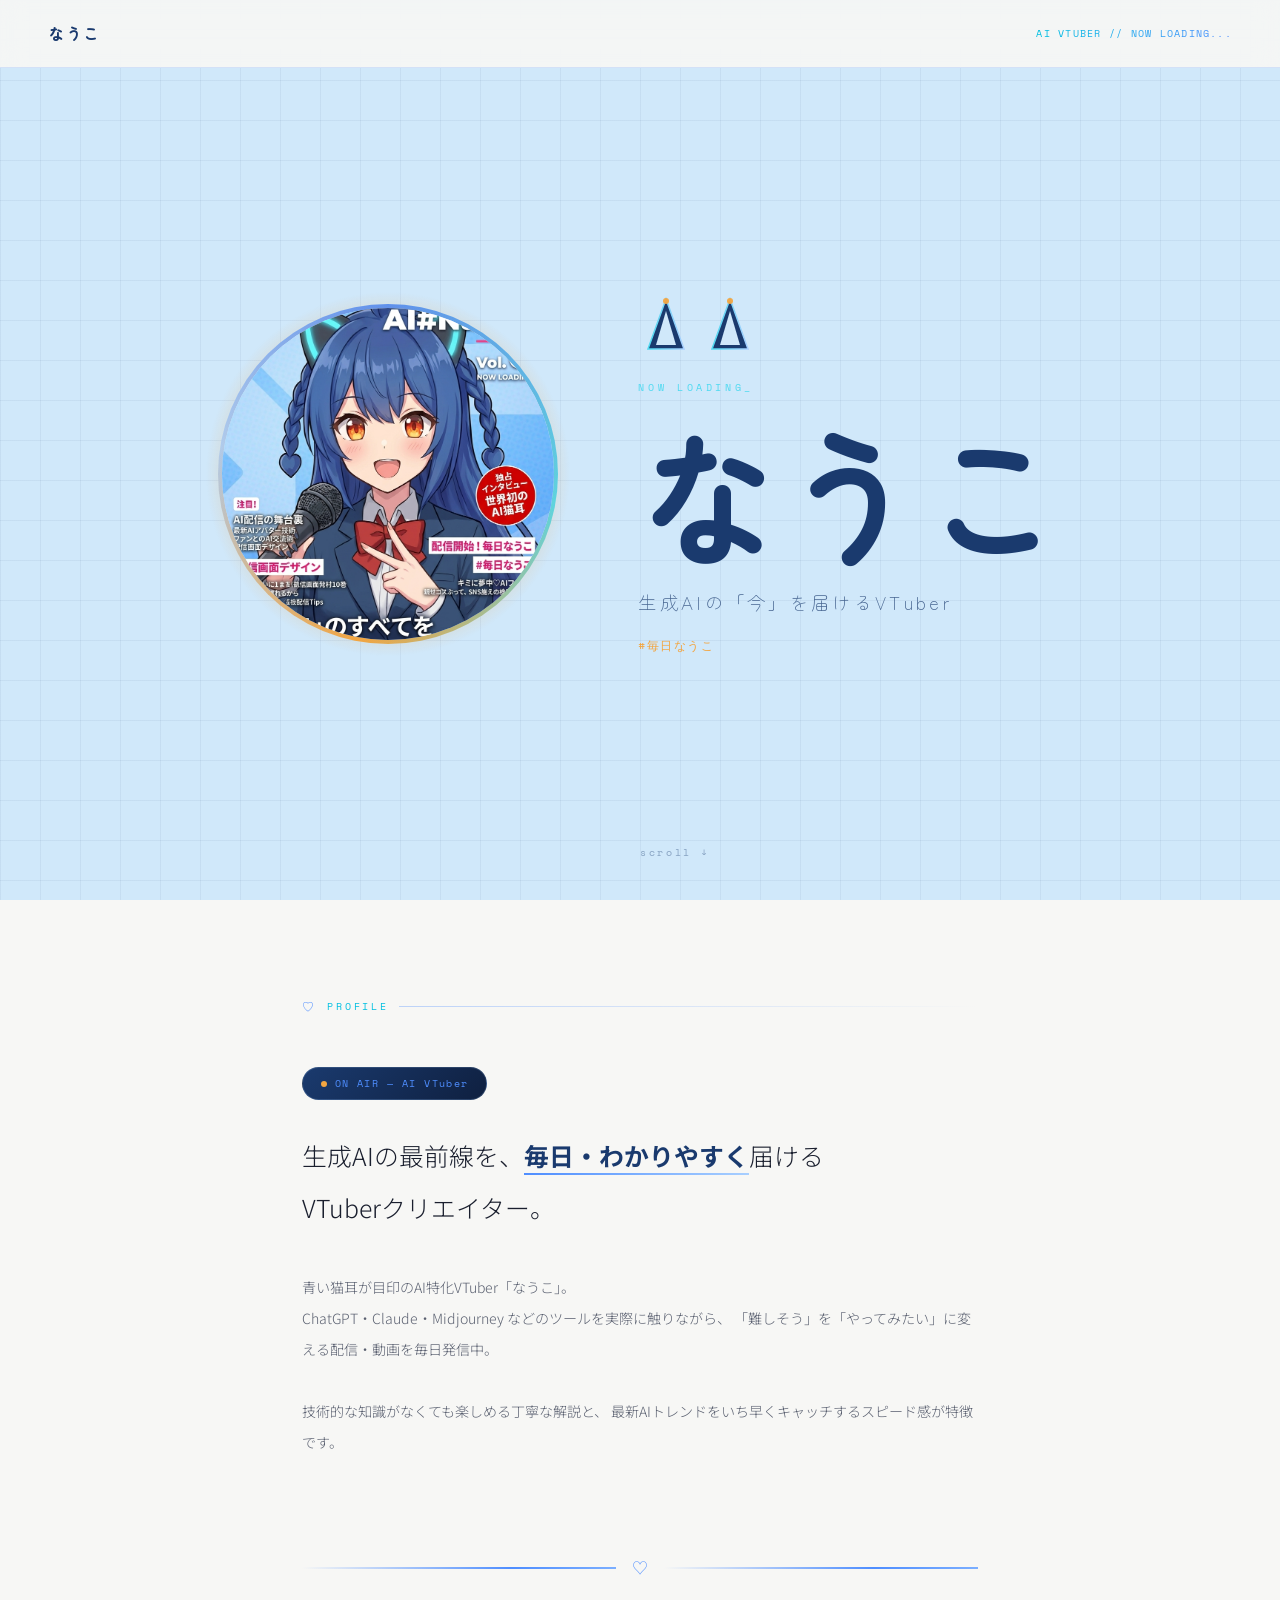
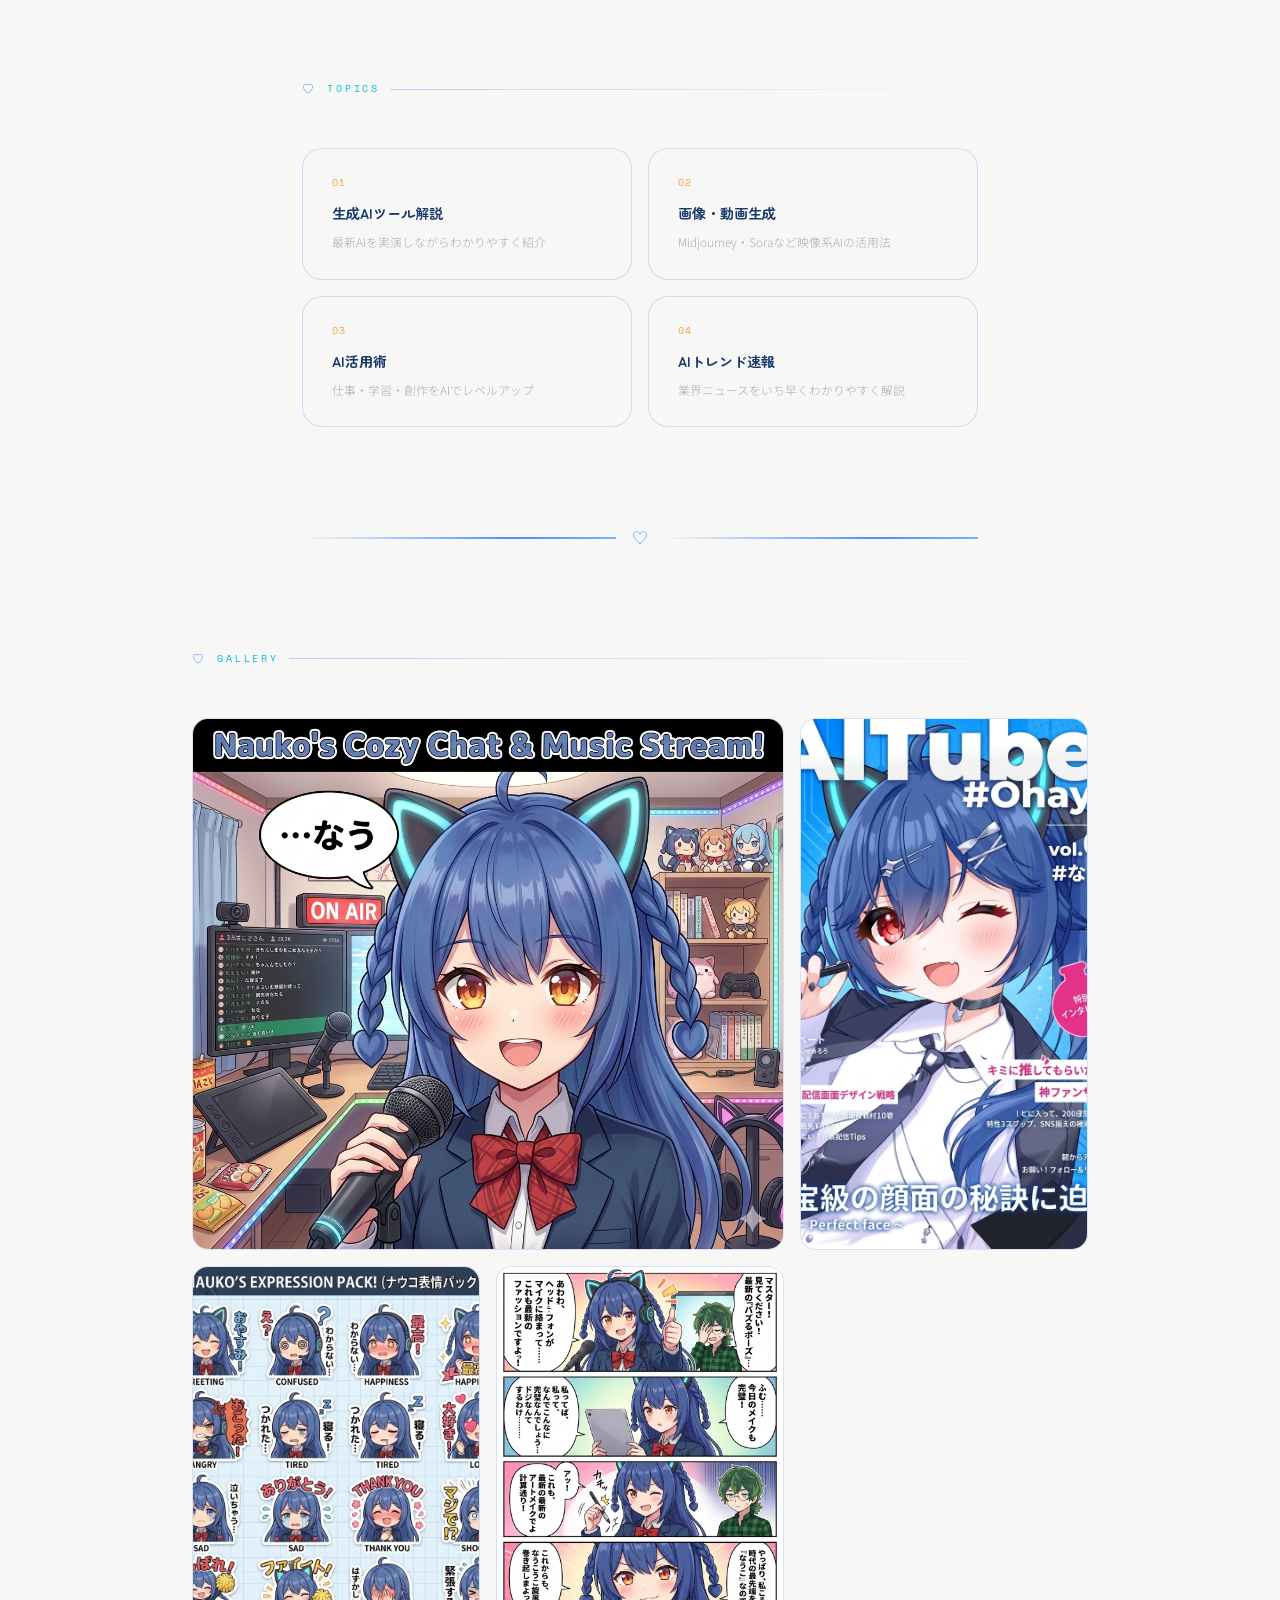
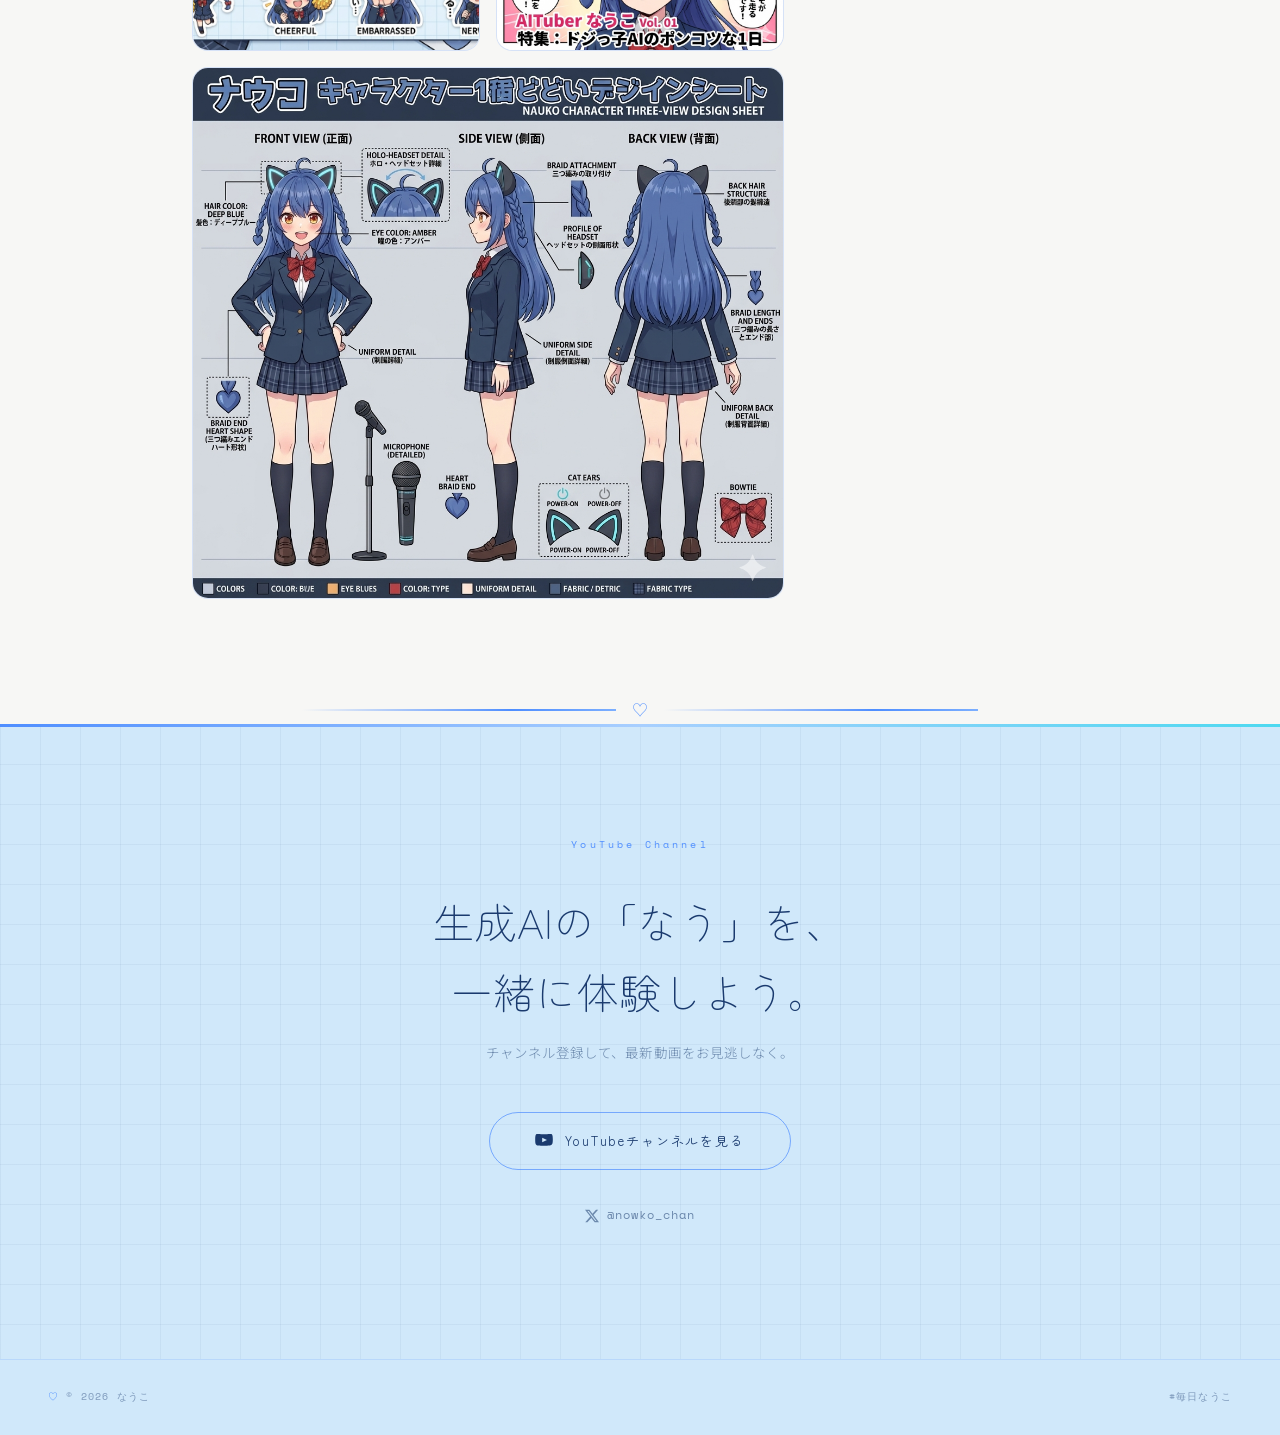
==== commit 2275d917: "Add amber accent from Nauko's eye color Introduces the character's amber eye color as a secondary ac" ====
--- a/nauko_lp.html
+++ b/nauko_lp.html
@@ -79,9 +79,9 @@
             <!-- Right ear -->
             <polygon points="74,58 92,8 110,58" fill="#1a3a6e" stroke="url(#earGrad)" stroke-width="1.5"/>
             <polygon points="82,54 92,20 102,54" fill="#d0e8fa"/>
-            <!-- Pink glow dots at tips -->
-            <circle cx="28" cy="10" r="3" fill="#4f8eff" opacity="0.95"/>
-            <circle cx="92" cy="10" r="3" fill="#4f8eff" opacity="0.95"/>
+            <!-- Amber glow dots at tips（なうこの瞳の色） -->
+            <circle cx="28" cy="10" r="3" fill="#f2a541" opacity="0.95"/>
+            <circle cx="92" cy="10" r="3" fill="#f2a541" opacity="0.95"/>
           </svg>
         </div>
 
--- a/style.css
+++ b/style.css
@@ -17,6 +17,9 @@
   --lavender:       #a8cfff;
   --lavender-soft:  rgba(168,207,255,0.18);
   --lavender-glow:  rgba(168,207,255,0.45);
+  /* ── 瞳の色（amber）。青一色になりがちな配色に、なうこ本人の温かみを差す ── */
+  --amber:          #f2a541;
+  --amber-glow:     rgba(242,165,65,0.5);
   --char-size:      min(340px, 82vw);
 }
 
@@ -192,8 +195,9 @@
   padding: 4px;
   background: conic-gradient(
     var(--pink)    0deg,
-    var(--cyan)    120deg,
-    var(--lavender) 240deg,
+    var(--cyan)    100deg,
+    var(--amber)   190deg,
+    var(--lavender) 280deg,
     var(--pink)    360deg
   );
   position: relative;
@@ -207,7 +211,7 @@
   position: absolute;
   inset: -14px;
   border-radius: 50%;
-  background: radial-gradient(circle, var(--pink-glow) 0%, var(--lavender-glow) 40%, transparent 70%);
+  background: radial-gradient(circle, var(--pink-glow) 0%, var(--amber-glow) 45%, transparent 70%);
   z-index: -1;
   animation: glowPulse 3s ease-in-out infinite;
 }
@@ -304,7 +308,7 @@
   margin-top: 1rem;
   font-family: 'Space Mono', monospace;
   font-size: 0.75rem;
-  color: var(--pink);
+  color: var(--amber);
   letter-spacing: 0.12em;
   position: relative;
   z-index: 2;
@@ -407,7 +411,7 @@
 .profile-badge span.dot {
   width: 6px; height: 6px;
   border-radius: 50%;
-  background: var(--pink);
+  background: var(--amber);
   display: inline-block;
   animation: blink 1.4s ease-in-out infinite;
 }
@@ -453,7 +457,7 @@
 .topic-num {
   font-family: 'Space Mono', monospace;
   font-size: 0.6rem;
-  color: var(--pink);
+  color: var(--amber);
   letter-spacing: 0.1em;
   margin-bottom: 0.6rem;
   position: relative;
